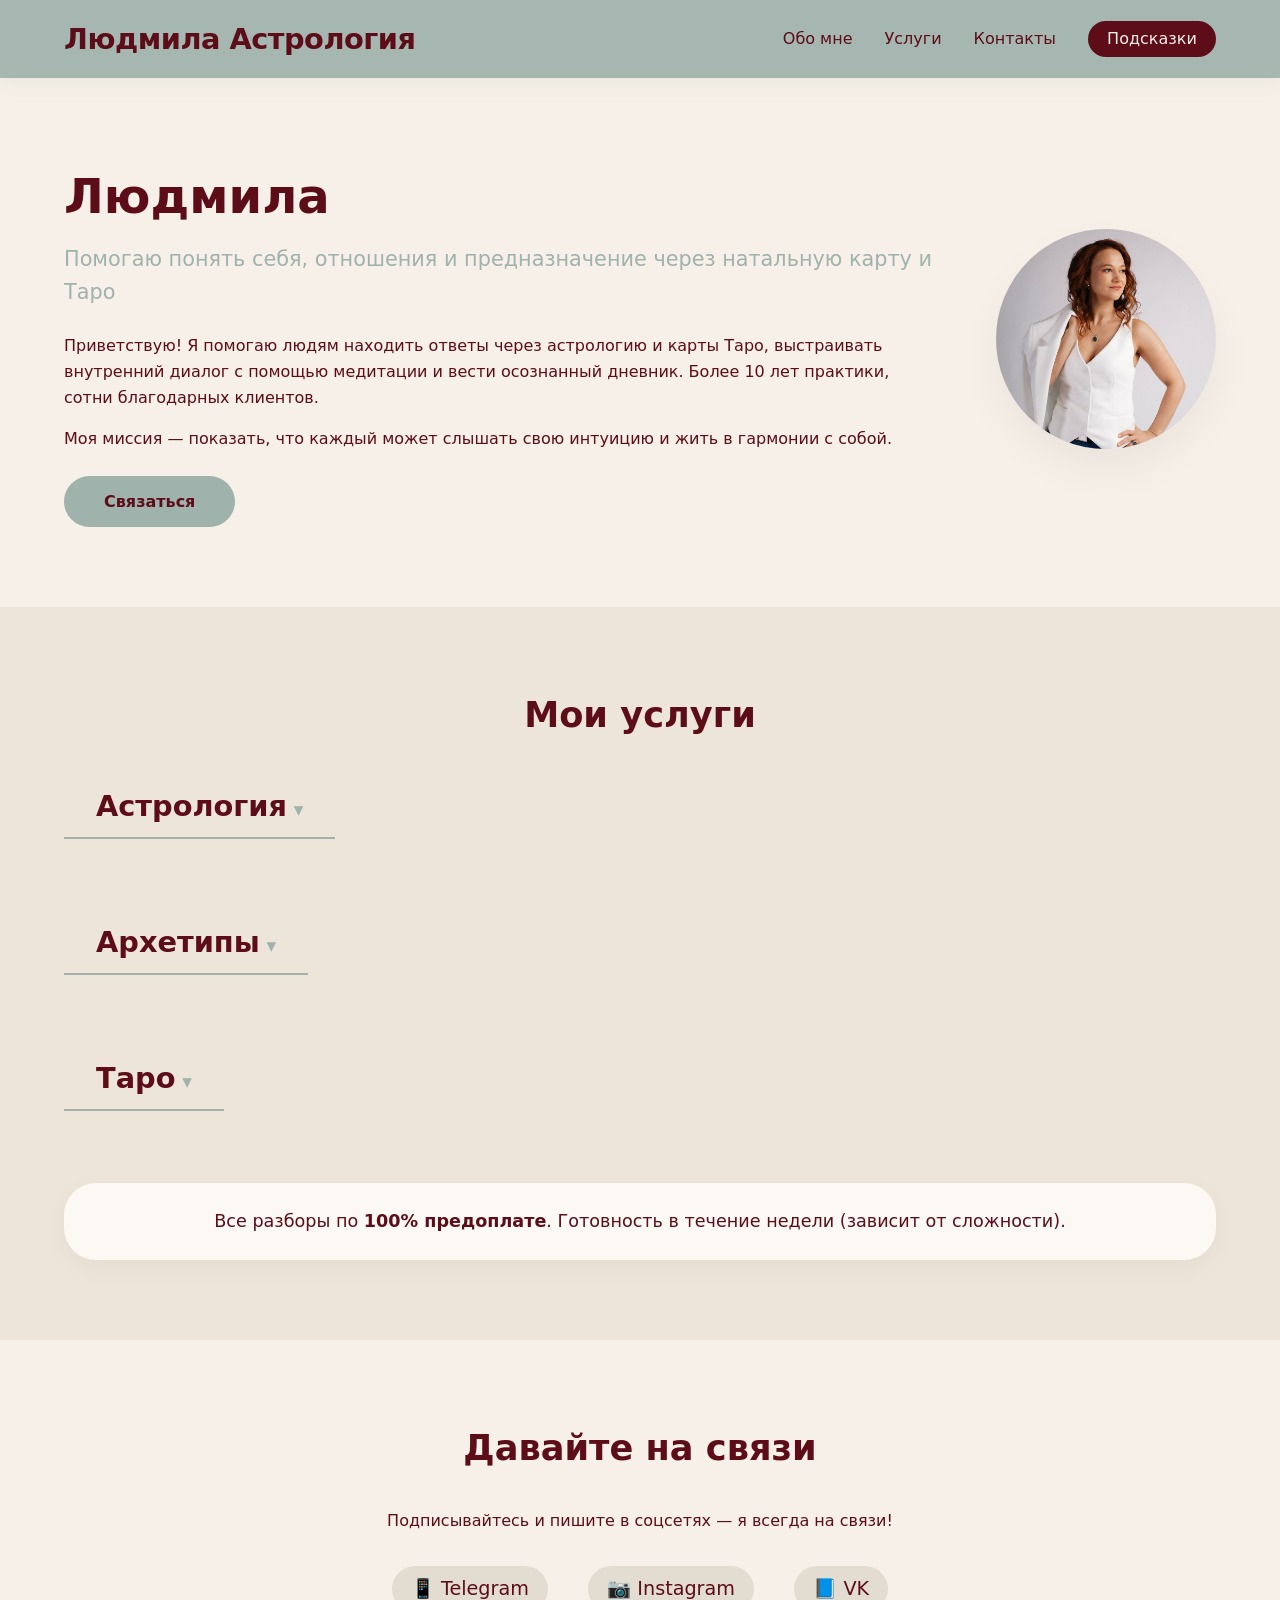
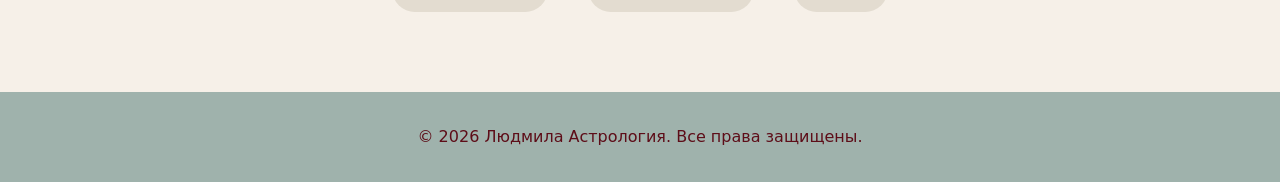
==== index.html @ da6b6409 "Edit 1" ====
<!DOCTYPE html>
<html lang="ru">
<head>
  <meta charset="UTF-8" />
  <meta name="viewport" content="width=device-width, initial-scale=1.0" />
  <title>Людмила Астрология — ваш гид в мир осознанности</title>
  <link rel="stylesheet" href="style.css" />
  <link rel="icon" href="data:image/svg+xml,<svg xmlns=%22http://www.w3.org/2000/svg%22 viewBox=%220 0 100 100%22><text y=%22.9em%22 font-size=%2290%22>✨</text></svg>">
</head>
<body>

  <header class="header">
    <div class="container header__inner">
      <a href="index.html" class="logo">Людмила Астрология</a>
      <nav class="nav">
        <a href="index.html#about">Обо мне</a>
        <a href="index.html#services">Услуги</a>
        <a href="index.html#contacts">Контакты</a>
        <a href="functions.html" class="nav-functions">Подсказки</a>
      </nav>
    </div>
  </header>

  <main>
    <!-- ОБО МНЕ -->
    <section id="about" class="section about">
      <div class="container about__inner">
        <div class="about__text">
          <h1>Людмила</h1>
          <p class="subtitle">Помогаю понять себя, отношения и предназначение через натальную карту и Таро</p>
          <p>Приветствую! Я помогаю людям находить ответы через астрологию и карты Таро, выстраивать внутренний диалог с помощью медитации и вести осознанный дневник. Более 10 лет практики, сотни благодарных клиентов.</p>
          <p>Моя миссия — показать, что каждый может слышать свою интуицию и жить в гармонии с собой.</p>
          <a href="index.html#contacts" class="btn-primary">Связаться</a>
        </div>
        <div class="about__photo">
          <img src="images/face.jpg" alt="Людмила" class="about-photo-img">
        </div>
      </div>
    </section>

    <!-- УСЛУГИ -->
    <section id="services" class="section services">
      <div class="container">
        <h2>Мои услуги</h2>

        <!-- АСТРОЛОГИЯ -->
        <details class="category">
          <summary class="category-title">Астрология</summary>
          <div class="services__grid">
            <div class="service-card">
              <h3>Формула Души + Натальная карта <span class="price">5000₽</span></h3>
              <p>Астрологический паспорт личности: характер, сильные/слабые стороны, предназначение, финансы, повторяющиеся ситуации. Требуются дата, время и место рождения. Аудиоформат, вопросы в течение 2 недель.</p>
            </div>
            <div class="service-card">
              <h3>Разбор одной волнующей сферы <span class="price">2000₽</span></h3>
              <p>Конкретный запрос: предназначение, финансы, отношения и т.д. Аудиоформат.</p>
            </div>
            <div class="service-card">
              <h3>Прогноз на год <span class="price">10000₽</span></h3>
              <p>Анализ года: темы, рекомендации, благоприятные периоды, компенсация негатива. Требуются дата, время, место рождения и проживания. Аудио.</p>
            </div>
            <div class="service-card">
              <h3>Совместимость (синастрия) <span class="price">3000₽</span></h3>
              <p>Сравнение натальных карт двух людей: динамика, конфликты, миссия пары, решения. Требуются данные обоих партнёров. Аудио.</p>
            </div>
            <div class="service-card">
              <h3>Прогноз на месяц <span class="price">2000₽</span></h3>
              <p>Прогноз на конкретный месяц с использованием нескольких методов.</p>
            </div>
            <div class="service-card">
              <h3>Соляр (за 2 недели до ДР) <span class="price">5000₽</span></h3>
              <p>Сферы года, энергия для целей. Требуются дата, время, место рождения и проживания. Аудио. <br><span class="note">❗️ Расчёт только времени Соляра – 300₽.</span></p>
            </div>
          </div>
        </details>

        <!-- АРХЕТИПЫ -->
        <details class="category">
          <summary class="category-title">Архетипы</summary>
          <div class="services__grid">
            <div class="service-card">
              <h3>Разбор по архетипам <span class="price">5000₽</span></h3>
              <p>Психологический портрет: мотивация, установки, страхи, сценарии, травмы, социальное и духовное предназначение. Требуется только дата рождения. Аудио.</p>
            </div>
            <div class="service-card">
              <h3>Расклад на месяц <span class="price">2000₽</span></h3>
              <p>Анализ предстоящего месяца через призму архетипов: какие энергии будут активны, на что обратить внимание, как использовать свой потенциал.</p>
            </div>
          </div>
        </details>

        <!-- ТАРО -->
        <details class="category">
          <summary class="category-title">Таро</summary>
          <div class="services__grid">
            <div class="service-card">
              <h3>Расклад Таро <span class="price">2000₽</span></h3>
              <p>Расклад на отношения, работу, развитие ситуации.</p>
            </div>
            <div class="service-card">
              <h3>Прогноз на Таро <span class="price">2000₽</span></h3>
              <p>Что ждёт в любви, работе, финансах; совет карт.</p>
            </div>
            <div class="service-card">
              <h3>Мини расклад Таро (вопрос-ответ) <span class="price">500₽</span></h3>
              <p>Краткий ответ на конкретный вопрос с пояснением.</p>
            </div>
          </div>
        </details>

        <!-- Примечание об оплате -->
        <div class="payment-note">
          <p>Все разборы по <strong>100% предоплате</strong>. Готовность в течение недели (зависит от сложности).</p>
        </div>
      </div>
    </section>

    <!-- КОНТАКТЫ -->
    <section id="contacts" class="section contacts">
      <div class="container">
        <h2>Давайте на связи</h2>
        <p>Подписывайтесь и пишите в соцсетях — я всегда на связи!</p>
        <div class="contacts__links">
          <a href="https://t.me/+kQZNKpARR4QxNjUy" target="_blank" class="contact-item">📱 Telegram</a>
          <a href="https://www.instagram.com/lyudmila.astro?igsh=YTQwZjQ0NmI0OA==" target="_blank" class="contact-item">📷 Instagram</a>
          <a href="https://vk.com/lyudmila.astro" target="_blank" class="contact-item">📘 VK</a>
        </div>
      </div>
    </section>
  </main>

  <footer class="footer">
    <div class="container">
      <p>© 2026 Людмила Астрология. Все права защищены.</p>
    </div>
  </footer>

  <script src="script.js"></script>
</body>
</html>
---- style.css ----
/* ===== БАЗА ===== */
* {
  margin: 0;
  padding: 0;
  box-sizing: border-box;
  font-family: system-ui, -apple-system, 'Segoe UI', Roboto, serif;
}

html {
  scroll-behavior: smooth;
}

body {
  background: #F6F0E8;
  color: #5d0d18;
  line-height: 1.6;
}

.container {
  max-width: 1200px;
  margin: 0 auto;
  padding: 0 1.5rem;
}

/* ===== ШАПКА ===== */
.header {
  position: sticky;
  top: 0;
  background: rgba(159, 178, 172, 0.92);
  backdrop-filter: blur(8px);
  box-shadow: 0 2px 20px rgba(159, 178, 172, 0.2);
  padding: 1rem 0;
  z-index: 100;
}

.header__inner {
  display: flex;
  justify-content: space-between;
  align-items: center;
  flex-wrap: wrap;
}

.logo {
  font-size: 1.8rem;
  font-weight: 700;
  color: #5d0d18;
  text-decoration: none;
  letter-spacing: -0.5px;
}

.nav {
  display: flex;
  gap: 2rem;
  flex-wrap: wrap;
  align-items: center;
}

.nav a {
  text-decoration: none;
  color: #5d0d18;
  font-weight: 500;
  font-size: 1rem;
  transition: color 0.2s;
}

.nav a:hover {
  color: #7a4a4a;
}

.nav-functions {
  background: #5d0d18;
  color: #F6F0E8 !important;
  padding: 0.3rem 1.2rem;
  border-radius: 30px;
  transition: background 0.2s;
}
.nav-functions:hover {
  background: #7a1a2a !important;
  color: #F6F0E8 !important;
}

/* ===== СЕКЦИИ ===== */
.section {
  padding: 5rem 0;
}

.section h2 {
  font-size: 2.2rem;
  font-weight: 600;
  text-align: center;
  margin-bottom: 2rem;
  color: #5d0d18;
}

.subtitle-text {
  text-align: center;
  color: #5A4030;
  margin-bottom: 3rem;
}

.hint-text {
  color: #5A4030;
  text-align: center;
}

/* ===== ОБО МНЕ ===== */
.about__inner {
  display: flex;
  align-items: center;
  gap: 4rem;
  flex-wrap: wrap;
}

.about__text {
  flex: 1 1 300px;
}

.about__text h1 {
  font-size: 3rem;
  font-weight: 700;
  color: #5d0d18;
  margin-bottom: 0.5rem;
}

.about__text .subtitle {
  font-size: 1.3rem;
  color: #9fb2ac;
  margin-bottom: 1.5rem;
}

.about__text p {
  margin-bottom: 1rem;
  color: #5d0d18;
}

.btn-primary {
  display: inline-block;
  background: #9fb2ac;
  color: #5d0d18;
  padding: 0.8rem 2.5rem;
  border-radius: 40px;
  text-decoration: none;
  font-weight: 600;
  transition: background 0.3s;
  margin-top: 0.5rem;
  border: none;
  cursor: pointer;
}

.btn-primary:hover {
  background: #8aa39c;
}

.about__photo {
  flex: 0 0 220px;
}

.about-photo-img {
  width: 220px;
  height: 220px;
  object-fit: cover;
  border-radius: 50%;
  box-shadow: 0 20px 40px rgba(0, 0, 0, 0.05);
}

/* ===== УСЛУГИ ===== */
.services {
  background: #EDE5D9;
}

.services__grid {
  display: grid;
  grid-template-columns: repeat(auto-fit, minmax(240px, 1fr));
  gap: 2rem;
}

.service-card {
  background: #FCF9F5;
  padding: 2rem 1.5rem;
  border-radius: 32px;
  text-align: center;
  box-shadow: 0 8px 24px rgba(0, 0, 0, 0.04);
  transition: transform 0.2s;
}

.service-card:hover {
  transform: translateY(-8px);
}

.service-card h3 {
  font-size: 1.5rem;
  margin-bottom: 1rem;
  color: #5d0d18;
}

.service-card p {
  color: #5d0d18;
}

.price {
  color: #9fb2ac;
  font-weight: 600;
}

.note {
  color: #5d0d18;
  font-weight: 500;
}

/* ===== КАТЕГОРИИ УСЛУГ (свёрнутые) ===== */
.category {
  margin-bottom: 3rem;
}

details.category summary {
  font-size: 1.8rem;
  font-weight: 600;
  color: #5d0d18;
  text-align: center;
  cursor: pointer;
  padding: 0.5rem 2rem;
  display: inline-block;
  border-bottom: 2px solid #9fb2ac;
  margin: 0 auto 1.5rem;
  list-style: none;
  transition: opacity 0.2s;
}

details.category summary:hover {
  opacity: 0.7;
}

details.category summary::after {
  content: " ▾";
  font-size: 1.2rem;
  color: #9fb2ac;
}

details.category[open] summary::after {
  content: " ▴";
}

details.category .services__grid {
  margin-top: 1rem;
}

/* ===== ПРИМЕЧАНИЕ ОБ ОПЛАТЕ ===== */
.payment-note {
  text-align: center;
  margin-top: 3rem;
  padding: 1.5rem;
  background: #FCF9F5;
  border-radius: 32px;
  box-shadow: 0 8px 24px rgba(0, 0, 0, 0.04);
}

.payment-note p {
  color: #5d0d18;
  font-weight: 500;
  font-size: 1.1rem;
}

/* ===== КОНТАКТЫ ===== */
.contacts {
  text-align: center;
  background: #F6F0E8;
}

.contacts p {
  max-width: 600px;
  margin: 0 auto 2rem;
}

.contacts__links {
  display: flex;
  justify-content: center;
  gap: 2.5rem;
  flex-wrap: wrap;
}

.contact-item {
  font-size: 1.2rem;
  text-decoration: none;
  color: #5d0d18;
  font-weight: 500;
  padding: 0.5rem 1.2rem;
  border-radius: 40px;
  background: #E3DCD0;
  transition: background 0.2s;
}

.contact-item:hover {
  background: #D1C7B8;
}

/* ===== ФУТЕР ===== */
.footer {
  background: #9fb2ac;
  color: #5d0d18;
  padding: 2rem 0;
  text-align: center;
}

/* ===== СТРАНИЦА ПОДСКАЗОК (functions.html) ===== */
.functions-grid {
  display: grid;
  grid-template-columns: repeat(auto-fit, minmax(220px, 1fr));
  gap: 2rem;
  max-width: 900px;
  margin: 0 auto;
}

.func-card {
  background: #FCF9F5;
  padding: 2rem 1.5rem;
  border-radius: 32px;
  text-align: center;
  text-decoration: none;
  color: inherit;
  box-shadow: 0 8px 24px rgba(0, 0, 0, 0.04);
  transition: transform 0.2s, box-shadow 0.2s;
}

.func-card:hover {
  transform: translateY(-6px);
  box-shadow: 0 12px 32px rgba(0, 0, 0, 0.08);
}

.func-card h3 {
  margin-bottom: 0.5rem;
  color: #5d0d18;
}

.func-card p {
  color: #5d0d18;
  font-size: 0.95rem;
}

/* ===== КАРТА ДНЯ ===== */
.card-day-container {
  text-align: center;
}

.card-display {
  margin: 2rem auto;
  background: #E5DDD0;
  width: 200px;
  height: 280px;
  border-radius: 30px;
  display: flex;
  align-items: center;
  justify-content: center;
  box-shadow: 0 10px 30px rgba(0, 0, 0, 0.06);
  overflow: hidden;
}

.card-display img {
  width: 100%;
  height: 100%;
  object-fit: cover;
  border-radius: 30px;
}

.card-day-meaning {
  font-size: 1.2rem;
  color: #5d0d18;
  max-width: 500px;
  margin: 0 auto;
}

.draw-btn {
  margin-top: 2rem;
}

/* ===== КАЛЬКУЛЯТОР ЦИКЛА ===== */
.cycle-calculator .calculator-form {
  max-width: 400px;
  margin: 2rem auto;
  background: #FCF9F5;
  padding: 2rem;
  border-radius: 32px;
  box-shadow: 0 8px 24px rgba(0, 0, 0, 0.04);
}

.form-group {
  margin-bottom: 1.2rem;
}

.form-group label {
  display: block;
  font-weight: 500;
  color: #5d0d18;
  margin-bottom: 0.3rem;
}

.form-group input {
  width: 100%;
  padding: 0.7rem 1rem;
  border: 1px solid #D1C7B8;
  border-radius: 12px;
  font-size: 1rem;
  background: #F6F0E8;
  color: #5d0d18;
}

.form-group input:focus {
  outline: none;
  border-color: #9fb2ac;
  box-shadow: 0 0 0 3px rgba(159, 178, 172, 0.2);
}

.result-box {
  max-width: 500px;
  margin: 0 auto;
  padding: 1.5rem;
  background: #EDE5D9;
  border-radius: 28px;
  box-shadow: 0 6px 20px rgba(0, 0, 0, 0.05);
}

.result-box h3 {
  font-size: 1.4rem;
  color: #5d0d18;
}

.result-box #cycleNumber {
  font-size: 2.5rem;
  font-weight: 700;
  color: #9fb2ac;
}

.result-box #cycleDescription {
  margin-top: 0.5rem;
  color: #5d0d18;
}

.error-message {
  color: #5d0d18;
  font-weight: 500;
  text-align: center;
  margin-top: 1rem;
}

/* ===== РУБАШКА КАРТЫ (общая) ===== */
.card-back {
  width: 100%;
  height: 100%;
  object-fit: cover;
  border-radius: inherit;
}

/* ===== АДАПТИВНОСТЬ ===== */
@media (max-width: 768px) {
  .header__inner {
    flex-direction: column;
    gap: 0.8rem;
  }
  .nav {
    gap: 1.2rem;
    justify-content: center;
  }
  .about__inner {
    flex-direction: column;
    text-align: center;
    gap: 2rem;
  }
  .about__text h1 {
    font-size: 2.4rem;
  }
  .about-photo-img {
    width: 160px;
    height: 160px;
  }
  .section h2 {
    font-size: 1.8rem;
  }
  .contacts__links {
    gap: 1.2rem;
  }
  details.category summary {
    font-size: 1.4rem;
  }
  .card-display {
    width: 160px;
    height: 224px;
  }
  .calculator-form {
    padding: 1.5rem;
  }
}
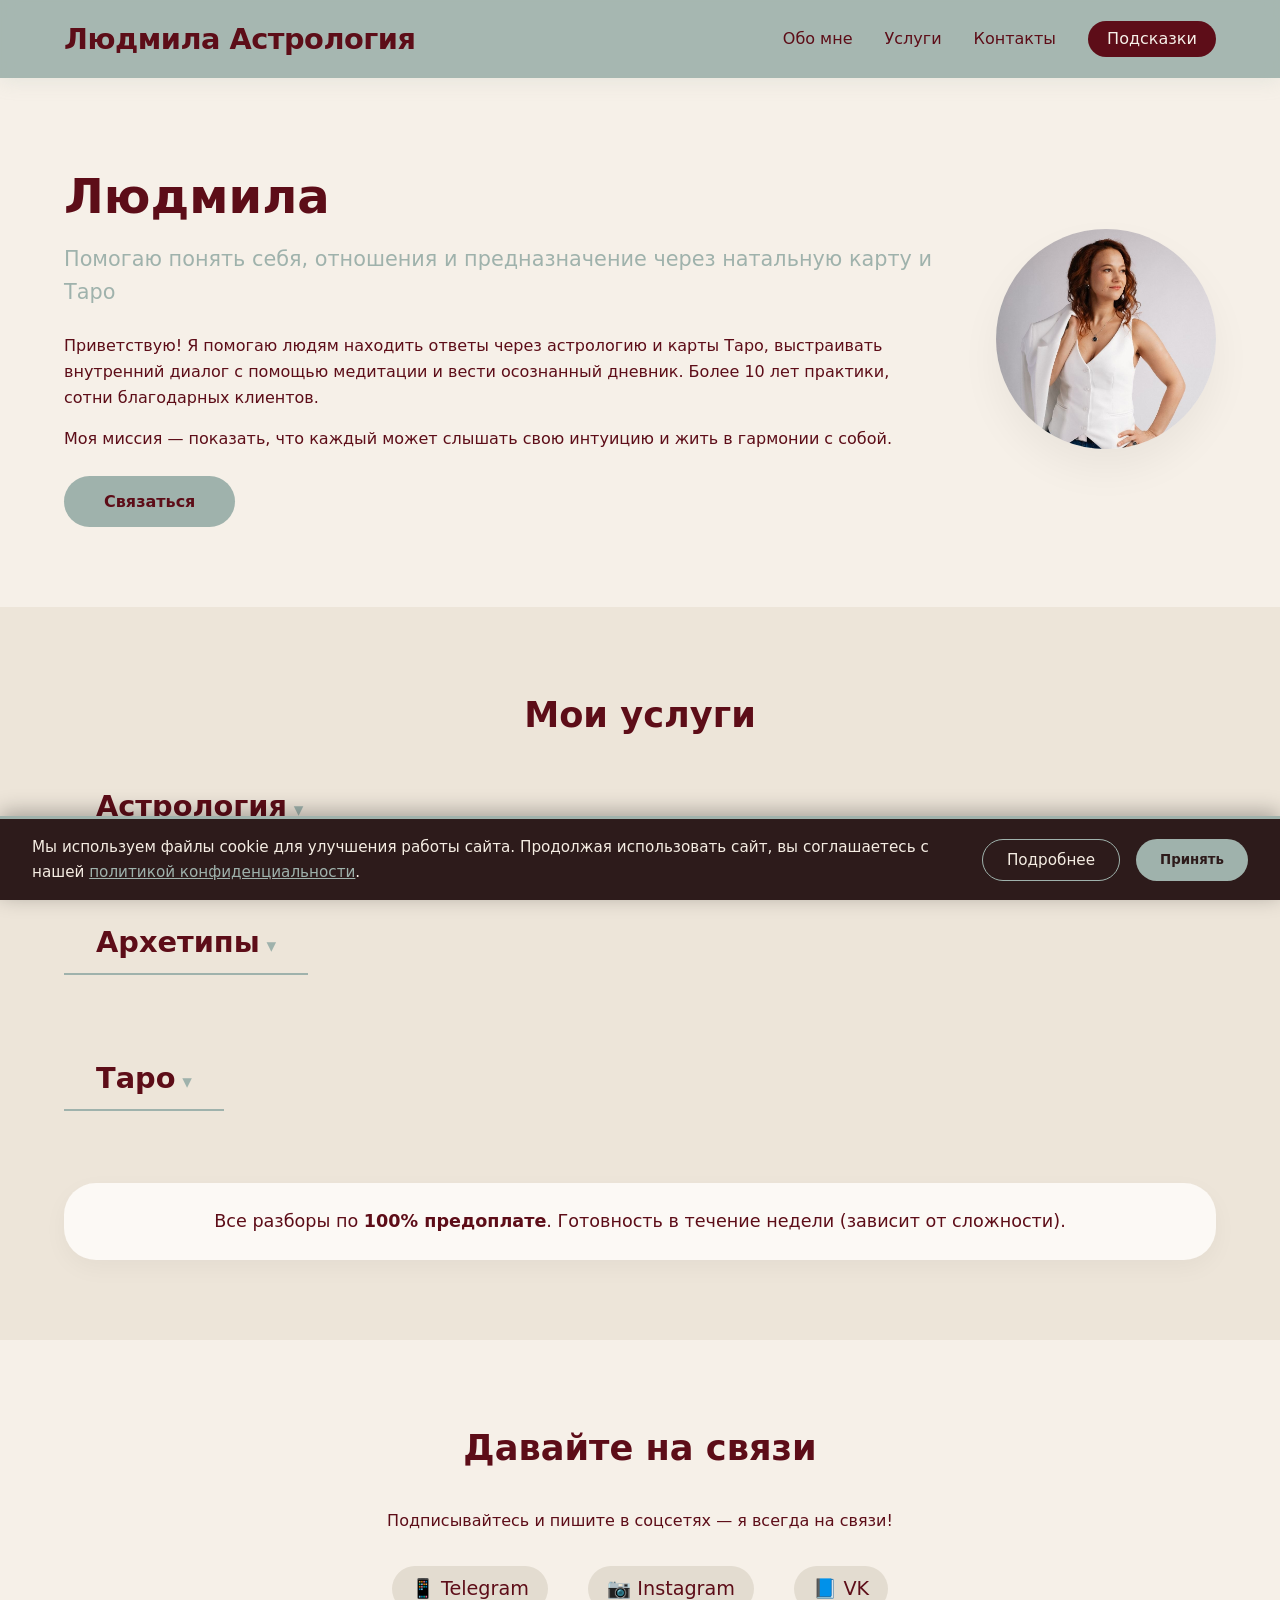
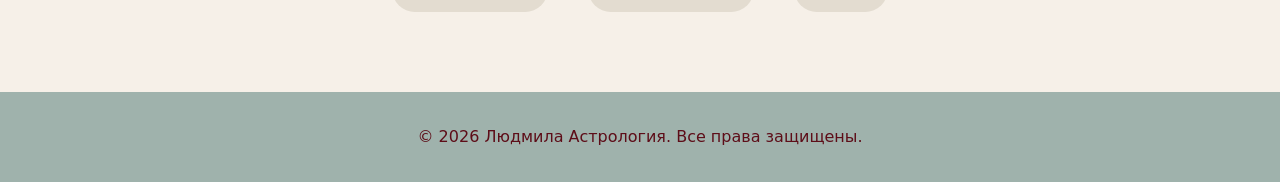
==== commit a38b8530: "Cookie 1" ====
--- a/index.html
+++ b/index.html
@@ -5,6 +5,7 @@
   <meta name="viewport" content="width=device-width, initial-scale=1.0" />
   <title>Людмила Астрология — ваш гид в мир осознанности</title>
   <link rel="stylesheet" href="style.css" />
+  <link rel="stylesheet" href="privacy/cookie-consent.css" />
   <link rel="icon" href="data:image/svg+xml,<svg xmlns=%22http://www.w3.org/2000/svg%22 viewBox=%220 0 100 100%22><text y=%22.9em%22 font-size=%2290%22>✨</text></svg>">
 </head>
 <body>
@@ -135,6 +136,16 @@
     </div>
   </footer>
 
+  <!-- БАННЕР COOKIE -->
+  <div id="cookie-consent">
+    <p>Мы используем файлы cookie для улучшения работы сайта. Продолжая использовать сайт, вы соглашаетесь с нашей <a href="privacy/privacy.html" target="_blank" style="color:#9fb2ac; text-decoration:underline;">политикой конфиденциальности</a>.</p>
+    <div class="cookie-buttons">
+      <a href="privacy/privacy.html" target="_blank" class="btn-details">Подробнее</a>
+      <button id="accept-cookies" class="btn-accept">Принять</button>
+    </div>
+  </div>
+
+  <script src="privacy/cookie-consent.js"></script>
   <script src="script.js"></script>
 </body>
 </html>
--- a/privacy/cookie-consent.css
+++ b/privacy/cookie-consent.css
@@ -0,0 +1,81 @@
+#cookie-consent {
+  position: fixed;
+  bottom: 0;
+  left: 0;
+  width: 100%;
+  background: #2d1b1b;
+  color: #f5ede3;
+  padding: 1rem 2rem;
+  box-shadow: 0 -4px 20px rgba(0,0,0,0.3);
+  z-index: 9999;
+  display: flex;
+  flex-wrap: wrap;
+  align-items: center;
+  justify-content: space-between;
+  gap: 1rem;
+  font-size: 0.95rem;
+  border-top: 3px solid #9fb2ac;
+  transform: translateY(0);
+  transition: transform 0.3s ease;
+}
+
+#cookie-consent.hidden {
+  transform: translateY(100%);
+  pointer-events: none;
+}
+
+#cookie-consent p {
+  margin: 0;
+  flex: 1 1 60%;
+}
+
+#cookie-consent .cookie-buttons {
+  display: flex;
+  gap: 1rem;
+  flex-wrap: wrap;
+}
+
+#cookie-consent .btn-accept {
+  background: #9fb2ac;
+  color: #2d1b1b;
+  border: none;
+  padding: 0.5rem 1.5rem;
+  border-radius: 30px;
+  font-weight: 600;
+  cursor: pointer;
+  transition: background 0.2s;
+}
+
+#cookie-consent .btn-accept:hover {
+  background: #7d958e;
+}
+
+#cookie-consent .btn-details {
+  background: transparent;
+  color: #f5ede3;
+  border: 1px solid #9fb2ac;
+  padding: 0.5rem 1.5rem;
+  border-radius: 30px;
+  font-weight: 500;
+  text-decoration: none;
+  transition: background 0.2s;
+}
+
+#cookie-consent .btn-details:hover {
+  background: rgba(159, 178, 172, 0.2);
+}
+
+@media (max-width: 600px) {
+  #cookie-consent {
+    flex-direction: column;
+    text-align: center;
+    padding: 1rem;
+  }
+  #cookie-consent p {
+    flex: 1 1 100%;
+  }
+  #cookie-consent .cookie-buttons {
+    justify-content: center;
+    width: 100%;
+  }
+}
